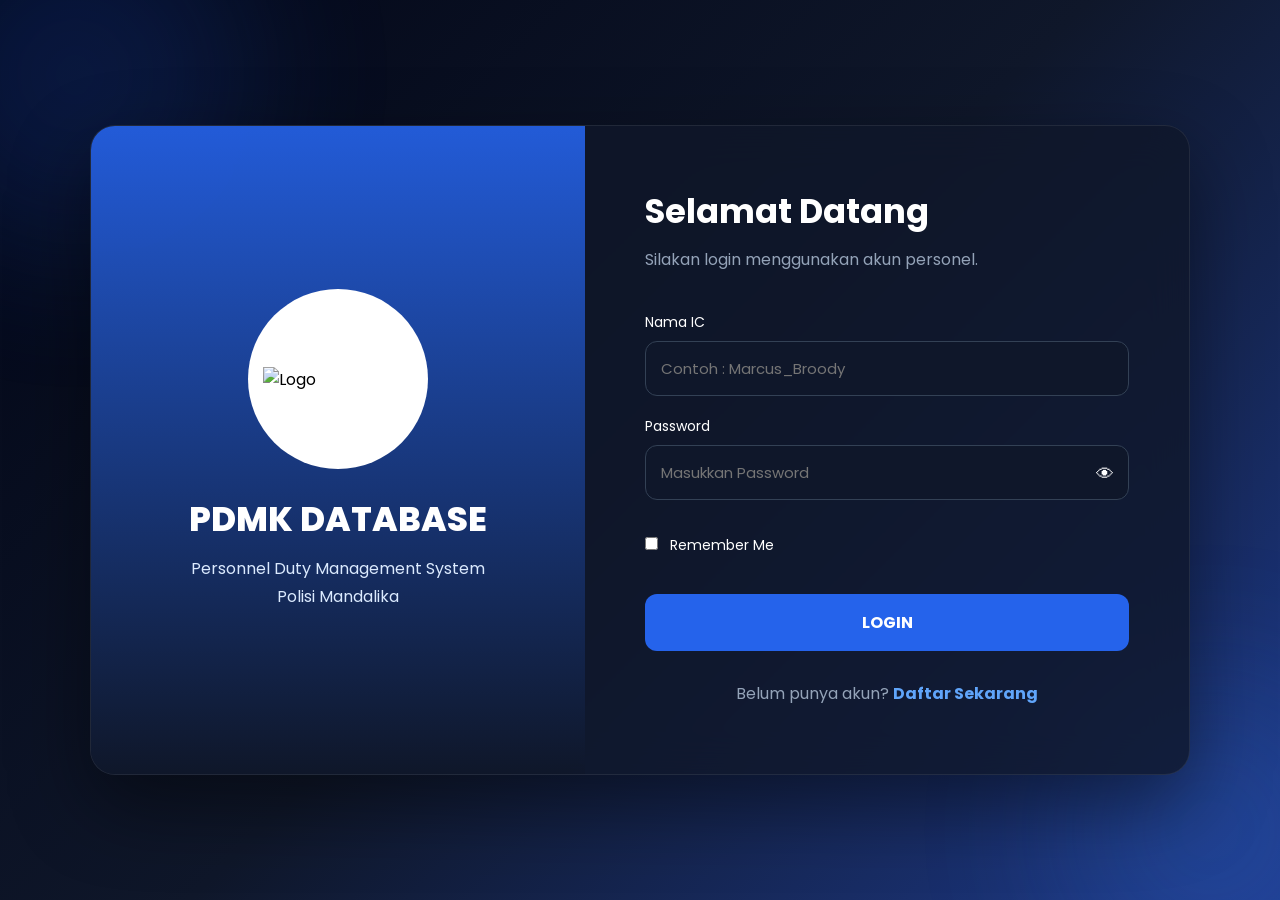
==== index.html @ 33efda69 "Refactor index.html for improved structure and styling" ====
<!DOCTYPE html>
<html lang="id">

<head>

    <meta charset="UTF-8">

    <meta
        name="viewport"
        content="width=device-width, initial-scale=1.0">

    <title>PDMK DATABASE</title>

    <!-- Tailwind CSS -->

    <script src="https://cdn.jsdelivr.net/npm/@tailwindcss/browser@4"></script>

    <!-- Google Font -->

    <link
        href="https://fonts.googleapis.com/css2?family=Poppins:wght@300;400;500;600;700;800&display=swap"
        rel="stylesheet">

    <style>

        *{
            margin:0;
            padding:0;
            box-sizing:border-box;
            font-family:'Poppins',sans-serif;
        }

        body{

            min-height:100vh;

            background:
            linear-gradient(
            135deg,
            #020617,
            #0f172a,
            #1e3a8a);

            display:flex;

            justify-content:center;

            align-items:center;

            padding:30px;

            overflow:hidden;

        }

        .background{

            position:fixed;

            width:100%;

            height:100%;

            top:0;

            left:0;

            overflow:hidden;

            z-index:-1;

        }

        .circle{

            position:absolute;

            border-radius:50%;

            filter:blur(80px);

            opacity:.18;

        }

        .circle:nth-child(1){

            width:350px;

            height:350px;

            background:#2563eb;

            top:-100px;

            left:-100px;

        }

        .circle:nth-child(2){

            width:300px;

            height:300px;

            background:#3b82f6;

            bottom:-80px;

            right:-80px;

        }

        .login-card{

            width:100%;

            max-width:1100px;

            min-height:650px;

            background:rgba(15,23,42,.80);

            backdrop-filter:blur(20px);

            border:1px solid rgba(255,255,255,.08);

            border-radius:25px;

            display:flex;

            overflow:hidden;

            box-shadow:
            0 30px 80px rgba(0,0,0,.45);

        }

        .left{

            width:45%;

            background:
            linear-gradient(
            180deg,
            rgba(37,99,235,.9),
            rgba(15,23,42,.95));

            display:flex;

            flex-direction:column;

            justify-content:center;

            align-items:center;

            padding:50px;

        }

        .logo{

            width:180px;

            height:180px;

            border-radius:50%;

            background:white;

            padding:15px;

            margin-bottom:25px;

            display:flex;

            justify-content:center;

            align-items:center;

        }

        .logo img{

            width:100%;

        }

        .left h1{

            color:white;

            font-size:34px;

            font-weight:800;

            margin-bottom:10px;

        }

        .left p{

            color:#dbeafe;

            text-align:center;

            line-height:28px;

        }

        .right{

            width:55%;

            padding:60px;

            color:white;

        }

        .title{

            font-size:34px;

            font-weight:700;

            margin-bottom:10px;

        }

        .subtitle{

            color:#94a3b8;

            margin-bottom:40px;

        }

        label{

            display:block;

            margin-bottom:8px;

            margin-top:20px;

            font-size:14px;

        }

        input{

            width:100%;

            padding:15px;

            border-radius:12px;

            border:1px solid #334155;

            background:#0f172a;

            color:white;

            font-size:15px;

        }

        input:focus{

            outline:none;

            border-color:#3b82f6;

        }

        .btn{

            width:100%;

            margin-top:30px;

            padding:16px;

            border:none;

            border-radius:12px;

            background:#2563eb;

            color:white;

            font-size:16px;

            font-weight:700;

            cursor:pointer;

            transition:.3s;

        }

        .btn:hover{

            background:#1d4ed8;

        }

        @media(max-width:900px){

            .login-card{

                flex-direction:column;

            }

            .left,
            .right{

                width:100%;

            }

            .left{

                padding:40px;

            }

        }

    </style>

</head>

<body>

<div class="background">

<div class="circle"></div>

<div class="circle"></div>

</div>

<div class="login-card">

<div class="left">

<!-- logo Mandalika  -->

<div class="logo">

<img src="assets/logo.png" alt="Logo">

</div>

<h1>PDMK DATABASE</h1>

<p>

Personnel Duty Management System

<br>

Polisi Mandalika

</p>

</div>

<div class="right">

<h2 class="title">

Selamat Datang

</h2>

<p class="subtitle">

Silakan login menggunakan akun personel.

</p>
<!-- LOGIN FORM -->

<div id="login-section">

    <div class="mb-5">

        <label>
            Nama IC
        </label>

        <input
            type="text"
            id="login-name"
            placeholder="Contoh : Marcus_Broody">

    </div>

    <div class="mb-2">

        <label>
            Password
        </label>

        <div
            style="
            position:relative;">

            <input
                type="password"
                id="login-pass"
                placeholder="Masukkan Password">

            <button
                type="button"
                onclick="togglePassword('login-pass',this)"
                style="
                position:absolute;
                right:15px;
                top:50%;
                transform:translateY(-50%);
                background:none;
                border:none;
                color:white;
                cursor:pointer;
                font-size:18px;">

                👁

            </button>

        </div>

    </div>

    <div
        style="
        display:flex;
        justify-content:space-between;
        margin-top:15px;
        font-size:14px;">

        <label>

            <input
                type="checkbox"
                style="
                width:auto;
                margin-right:8px;">

            Remember Me

        </label>

    </div>

    <button
        class="btn"
        onclick="handleLogin()">

        LOGIN

    </button>

    <p
        style="
        text-align:center;
        margin-top:30px;
        color:#94a3b8;">

        Belum punya akun?

        <span

            onclick="switchForm('register')"

            style="
            color:#60a5fa;
            cursor:pointer;
            font-weight:bold;">

            Daftar Sekarang

        </span>

    </p>

</div>

<!-- REGISTER -->

<div
id="register-section"

style="display:none;">

    <div class="
          <div class="mb-5">

        <label>
            Nama IC
        </label>

        <input
            type="text"
            id="reg-name"
            placeholder="Contoh : Marcus_Broody">

    </div>

    <div class="mb-5">

        <label>
            Badge
        </label>

        <input
            type="text"
            id="reg-badge"
            placeholder="#06211">

    </div>

    <div class="mb-5">

        <label>
            Password
        </label>

        <div style="position:relative;">

            <input
                type="password"
                id="reg-pass"
                placeholder="Masukkan Password">

            <button
                type="button"
                onclick="togglePassword('reg-pass',this)"
                style="
                    position:absolute;
                    right:15px;
                    top:50%;
                    transform:translateY(-50%);
                    background:none;
                    border:none;
                    color:white;
                    cursor:pointer;
                    font-size:18px;">

                👁

            </button>

        </div>

    </div>

    <button
        class="btn"
        onclick="handleRegister()">

        DAFTAR SEKARANG

    </button>

    <p
        style="
            text-align:center;
            margin-top:30px;
            color:#94a3b8;">

        Sudah mempunyai akun?

        <span

            onclick="switchForm('login')"

            style="
                color:#60a5fa;
                cursor:pointer;
                font-weight:bold;">

            Login Disini

        </span>

    </p>

</div>

<!-- TOAST -->

<div

    id="toast"

    style="
        position:fixed;
        top:30px;
        right:30px;
        background:#2563eb;
        color:white;
        padding:15px 25px;
        border-radius:10px;
        display:none;
        z-index:999;
        box-shadow:0 15px 40px rgba(0,0,0,.4);">

    Berhasil

</div>

<!-- LOADING -->

<div

    id="loading"

    style="
        position:fixed;
        inset:0;
        background:rgba(0,0,0,.7);
        display:none;
        justify-content:center;
        align-items:center;
        z-index:9999;">

    <div

        style="
            width:60px;
            height:60px;
            border:6px solid rgba(255,255,255,.2);
            border-top:6px solid #3b82f6;
            border-radius:50%;
            animation:spin 1s linear infinite;">

    </div>

</div>

</div>

</div>

<script>
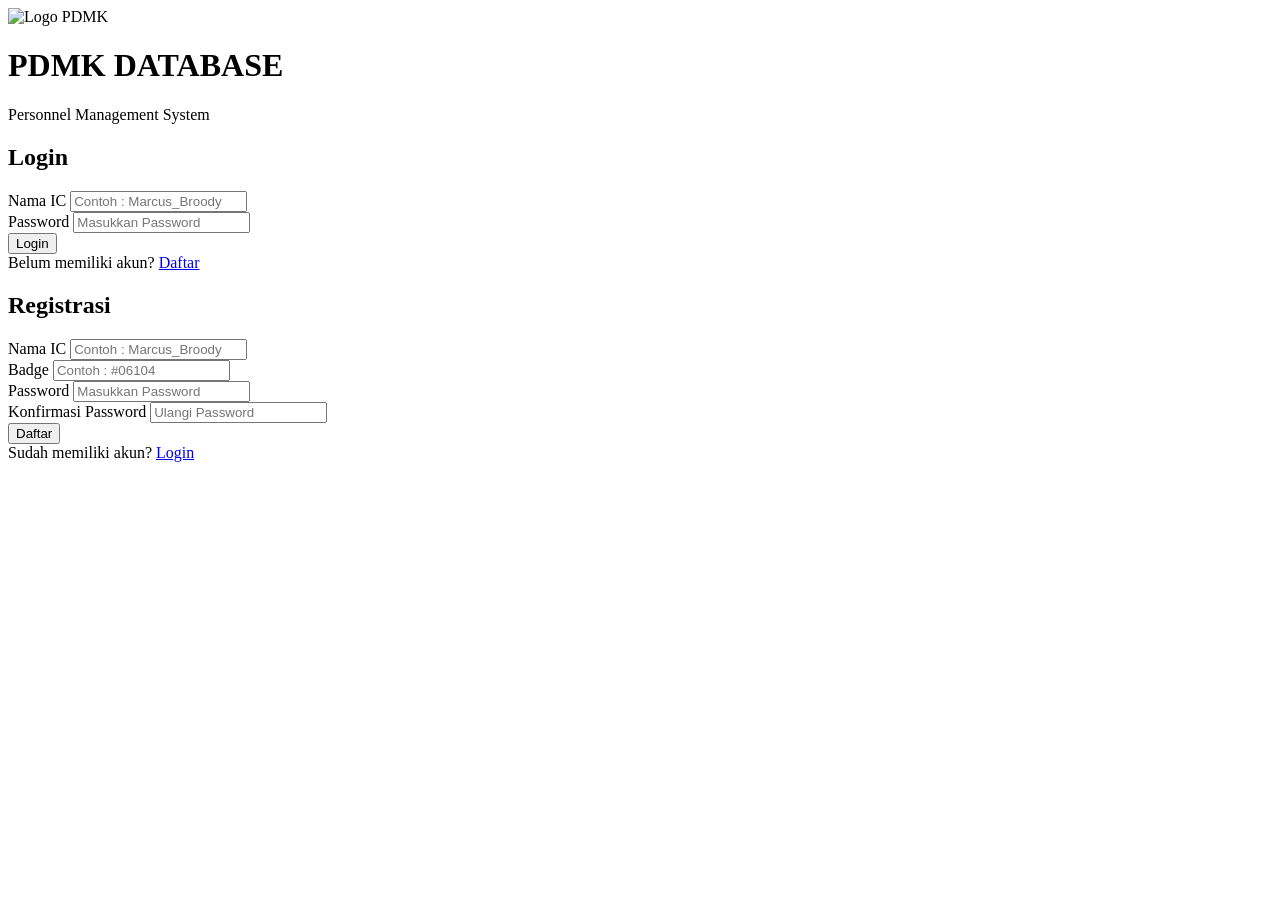
==== commit 5e9b4102: "Enhance index.html with meta tags and structure" ====
--- a/index.html
+++ b/index.html
@@ -7,644 +7,237 @@
 
     <meta
         name="viewport"
-        content="width=device-width, initial-scale=1.0">
+        content="width=device-width, initial-scale=1.0"
+    >
 
     <title>PDMK DATABASE</title>
 
-    <!-- Tailwind CSS -->
-
-    <script src="https://cdn.jsdelivr.net/npm/@tailwindcss/browser@4"></script>
-
-    <!-- Google Font -->
+    <meta
+        name="description"
+        content="PDMK Database - Personnel Management System"
+    >
+
+    <link
+        rel="preconnect"
+        href="https://fonts.googleapis.com"
+    >
+
+    <link
+        rel="preconnect"
+        href="https://fonts.gstatic.com"
+        crossorigin
+    >
 
     <link
         href="https://fonts.googleapis.com/css2?family=Poppins:wght@300;400;500;600;700;800&display=swap"
-        rel="stylesheet">
-
-    <style>
-
-        *{
-            margin:0;
-            padding:0;
-            box-sizing:border-box;
-            font-family:'Poppins',sans-serif;
-        }
-
-        body{
-
-            min-height:100vh;
-
-            background:
-            linear-gradient(
-            135deg,
-            #020617,
-            #0f172a,
-            #1e3a8a);
-
-            display:flex;
-
-            justify-content:center;
-
-            align-items:center;
-
-            padding:30px;
-
-            overflow:hidden;
-
-        }
-
-        .background{
-
-            position:fixed;
-
-            width:100%;
-
-            height:100%;
-
-            top:0;
-
-            left:0;
-
-            overflow:hidden;
-
-            z-index:-1;
-
-        }
-
-        .circle{
-
-            position:absolute;
-
-            border-radius:50%;
-
-            filter:blur(80px);
-
-            opacity:.18;
-
-        }
-
-        .circle:nth-child(1){
-
-            width:350px;
-
-            height:350px;
-
-            background:#2563eb;
-
-            top:-100px;
-
-            left:-100px;
-
-        }
-
-        .circle:nth-child(2){
-
-            width:300px;
-
-            height:300px;
-
-            background:#3b82f6;
-
-            bottom:-80px;
-
-            right:-80px;
-
-        }
-
-        .login-card{
-
-            width:100%;
-
-            max-width:1100px;
-
-            min-height:650px;
-
-            background:rgba(15,23,42,.80);
-
-            backdrop-filter:blur(20px);
-
-            border:1px solid rgba(255,255,255,.08);
-
-            border-radius:25px;
-
-            display:flex;
-
-            overflow:hidden;
-
-            box-shadow:
-            0 30px 80px rgba(0,0,0,.45);
-
-        }
-
-        .left{
-
-            width:45%;
-
-            background:
-            linear-gradient(
-            180deg,
-            rgba(37,99,235,.9),
-            rgba(15,23,42,.95));
-
-            display:flex;
-
-            flex-direction:column;
-
-            justify-content:center;
-
-            align-items:center;
-
-            padding:50px;
-
-        }
-
-        .logo{
-
-            width:180px;
-
-            height:180px;
-
-            border-radius:50%;
-
-            background:white;
-
-            padding:15px;
-
-            margin-bottom:25px;
-
-            display:flex;
-
-            justify-content:center;
-
-            align-items:center;
-
-        }
-
-        .logo img{
-
-            width:100%;
-
-        }
-
-        .left h1{
-
-            color:white;
-
-            font-size:34px;
-
-            font-weight:800;
-
-            margin-bottom:10px;
-
-        }
-
-        .left p{
-
-            color:#dbeafe;
-
-            text-align:center;
-
-            line-height:28px;
-
-        }
-
-        .right{
-
-            width:55%;
-
-            padding:60px;
-
-            color:white;
-
-        }
-
-        .title{
-
-            font-size:34px;
-
-            font-weight:700;
-
-            margin-bottom:10px;
-
-        }
-
-        .subtitle{
-
-            color:#94a3b8;
-
-            margin-bottom:40px;
-
-        }
-
-        label{
-
-            display:block;
-
-            margin-bottom:8px;
-
-            margin-top:20px;
-
-            font-size:14px;
-
-        }
-
-        input{
-
-            width:100%;
-
-            padding:15px;
-
-            border-radius:12px;
-
-            border:1px solid #334155;
-
-            background:#0f172a;
-
-            color:white;
-
-            font-size:15px;
-
-        }
-
-        input:focus{
-
-            outline:none;
-
-            border-color:#3b82f6;
-
-        }
-
-        .btn{
-
-            width:100%;
-
-            margin-top:30px;
-
-            padding:16px;
-
-            border:none;
-
-            border-radius:12px;
-
-            background:#2563eb;
-
-            color:white;
-
-            font-size:16px;
-
-            font-weight:700;
-
-            cursor:pointer;
-
-            transition:.3s;
-
-        }
-
-        .btn:hover{
-
-            background:#1d4ed8;
-
-        }
-
-        @media(max-width:900px){
-
-            .login-card{
-
-                flex-direction:column;
-
-            }
-
-            .left,
-            .right{
-
-                width:100%;
-
-            }
-
-            .left{
-
-                padding:40px;
-
-            }
-
-        }
-
-    </style>
+        rel="stylesheet"
+    >
+
+    <link
+        rel="stylesheet"
+        href="css/login.css"
+    >
 
 </head>
 
 <body>
 
-<div class="background">
-
-<div class="circle"></div>
-
-<div class="circle"></div>
-
-</div>
-
-<div class="login-card">
-
-<div class="left">
-
-<!-- logo Mandalika  -->
-
-<div class="logo">
-
-<img src="assets/logo.png" alt="Logo">
-
-</div>
-
-<h1>PDMK DATABASE</h1>
-
-<p>
-
-Personnel Duty Management System
-
-<br>
-
-Polisi Mandalika
-
-</p>
-
-</div>
-
-<div class="right">
-
-<h2 class="title">
-
-Selamat Datang
-
-</h2>
-
-<p class="subtitle">
-
-Silakan login menggunakan akun personel.
-
-</p>
-<!-- LOGIN FORM -->
-
-<div id="login-section">
-
-    <div class="mb-5">
-
-        <label>
-            Nama IC
-        </label>
-
-        <input
-            type="text"
-            id="login-name"
-            placeholder="Contoh : Marcus_Broody">
+    <!-- Background -->
+
+    <div class="background-glow"></div>
+
+    <!-- Container -->
+
+    <div class="container">
+
+        <!-- Login Card -->
+
+        <div class="login-card">
+
+            <!-- Logo -->
+
+            <div class="logo">
+
+                <img
+                    src="assets/logo.png"
+                    alt="Logo PDMK"
+                >
+
+            </div>
+
+            <!-- Header -->
+
+            <div class="header">
+
+                <h1>PDMK DATABASE</h1>
+
+                <p>
+                    Personnel Management System
+                </p>
+
+            </div>
+
+            <!-- Login Form -->
+
+            <div
+                class="form-container"
+                id="login-form"
+            >
+
+                <h2>Login</h2>
+
+                <div class="input-group">
+
+                    <label for="login-name">
+                        Nama IC
+                    </label>
+
+                    <input
+                        type="text"
+                        id="login-name"
+                        placeholder="Contoh : Marcus_Broody"
+                    >
+
+                </div>
+
+                <div class="input-group">
+
+                    <label for="login-password">
+                        Password
+                    </label>
+
+                    <input
+                        type="password"
+                        id="login-password"
+                        placeholder="Masukkan Password"
+                    >
+
+                </div>
+
+                <button
+                    id="login-button"
+                    class="btn-primary"
+                >
+                    Login
+                </button>
+
+                <div class="form-footer">
+
+                    <span>
+                        Belum memiliki akun?
+                    </span>
+
+                    <a
+                        href="#"
+                        id="show-register"
+                    >
+                        Daftar
+                    </a>
+
+                </div>
+
+            </div>
+                        <!-- Register Form -->
+
+            <div
+                class="form-container hidden"
+                id="register-form"
+            >
+
+                <h2>Registrasi</h2>
+
+                <div class="input-group">
+
+                    <label for="register-name">
+                        Nama IC
+                    </label>
+
+                    <input
+                        type="text"
+                        id="register-name"
+                        placeholder="Contoh : Marcus_Broody"
+                    >
+
+                </div>
+
+                <div class="input-group">
+
+                    <label for="register-badge">
+                        Badge
+                    </label>
+
+                    <input
+                        type="text"
+                        id="register-badge"
+                        placeholder="Contoh : #06104"
+                    >
+
+                </div>
+
+                <div class="input-group">
+
+                    <label for="register-password">
+                        Password
+                    </label>
+
+                    <input
+                        type="password"
+                        id="register-password"
+                        placeholder="Masukkan Password"
+                    >
+
+                </div>
+
+                <div class="input-group">
+
+                    <label for="register-confirm-password">
+                        Konfirmasi Password
+                    </label>
+
+                    <input
+                        type="password"
+                        id="register-confirm-password"
+                        placeholder="Ulangi Password"
+                    >
+
+                </div>
+
+                <button
+                    id="register-button"
+                    class="btn-primary"
+                >
+                    Daftar
+                </button>
+
+                <div class="form-footer">
+
+                    <span>
+                        Sudah memiliki akun?
+                    </span>
+
+                    <a
+                        href="#"
+                        id="show-login"
+                    >
+                        Login
+                    </a>
+
+                </div>
+
+            </div>
+
+        </div>
 
     </div>
 
-    <div class="mb-2">
-
-        <label>
-            Password
-        </label>
-
-        <div
-            style="
-            position:relative;">
-
-            <input
-                type="password"
-                id="login-pass"
-                placeholder="Masukkan Password">
-
-            <button
-                type="button"
-                onclick="togglePassword('login-pass',this)"
-                style="
-                position:absolute;
-                right:15px;
-                top:50%;
-                transform:translateY(-50%);
-                background:none;
-                border:none;
-                color:white;
-                cursor:pointer;
-                font-size:18px;">
-
-                👁
-
-            </button>
-
-        </div>
-
-    </div>
-
-    <div
-        style="
-        display:flex;
-        justify-content:space-between;
-        margin-top:15px;
-        font-size:14px;">
-
-        <label>
-
-            <input
-                type="checkbox"
-                style="
-                width:auto;
-                margin-right:8px;">
-
-            Remember Me
-
-        </label>
-
-    </div>
-
-    <button
-        class="btn"
-        onclick="handleLogin()">
-
-        LOGIN
-
-    </button>
-
-    <p
-        style="
-        text-align:center;
-        margin-top:30px;
-        color:#94a3b8;">
-
-        Belum punya akun?
-
-        <span
-
-            onclick="switchForm('register')"
-
-            style="
-            color:#60a5fa;
-            cursor:pointer;
-            font-weight:bold;">
-
-            Daftar Sekarang
-
-        </span>
-
-    </p>
-
-</div>
-
-<!-- REGISTER -->
-
-<div
-id="register-section"
-
-style="display:none;">
-
-    <div class="
-          <div class="mb-5">
-
-        <label>
-            Nama IC
-        </label>
-
-        <input
-            type="text"
-            id="reg-name"
-            placeholder="Contoh : Marcus_Broody">
-
-    </div>
-
-    <div class="mb-5">
-
-        <label>
-            Badge
-        </label>
-
-        <input
-            type="text"
-            id="reg-badge"
-            placeholder="#06211">
-
-    </div>
-
-    <div class="mb-5">
-
-        <label>
-            Password
-        </label>
-
-        <div style="position:relative;">
-
-            <input
-                type="password"
-                id="reg-pass"
-                placeholder="Masukkan Password">
-
-            <button
-                type="button"
-                onclick="togglePassword('reg-pass',this)"
-                style="
-                    position:absolute;
-                    right:15px;
-                    top:50%;
-                    transform:translateY(-50%);
-                    background:none;
-                    border:none;
-                    color:white;
-                    cursor:pointer;
-                    font-size:18px;">
-
-                👁
-
-            </button>
-
-        </div>
-
-    </div>
-
-    <button
-        class="btn"
-        onclick="handleRegister()">
-
-        DAFTAR SEKARANG
-
-    </button>
-
-    <p
-        style="
-            text-align:center;
-            margin-top:30px;
-            color:#94a3b8;">
-
-        Sudah mempunyai akun?
-
-        <span
-
-            onclick="switchForm('login')"
-
-            style="
-                color:#60a5fa;
-                cursor:pointer;
-                font-weight:bold;">
-
-            Login Disini
-
-        </span>
-
-    </p>
-
-</div>
-
-<!-- TOAST -->
-
-<div
-
-    id="toast"
-
-    style="
-        position:fixed;
-        top:30px;
-        right:30px;
-        background:#2563eb;
-        color:white;
-        padding:15px 25px;
-        border-radius:10px;
-        display:none;
-        z-index:999;
-        box-shadow:0 15px 40px rgba(0,0,0,.4);">
-
-    Berhasil
-
-</div>
-
-<!-- LOADING -->
-
-<div
-
-    id="loading"
-
-    style="
-        position:fixed;
-        inset:0;
-        background:rgba(0,0,0,.7);
-        display:none;
-        justify-content:center;
-        align-items:center;
-        z-index:9999;">
-
-    <div
-
-        style="
-            width:60px;
-            height:60px;
-            border:6px solid rgba(255,255,255,.2);
-            border-top:6px solid #3b82f6;
-            border-radius:50%;
-            animation:spin 1s linear infinite;">
-
-    </div>
-
-</div>
-
-</div>
-
-</div>
-
-<script>
+    <!-- Javascript -->
+
+    <script src="js/config.js"></script>
+
+    <script src="js/auth.js"></script>
+
+    <script src="js/app.js"></script>
+
+</body>
+
+    </html>
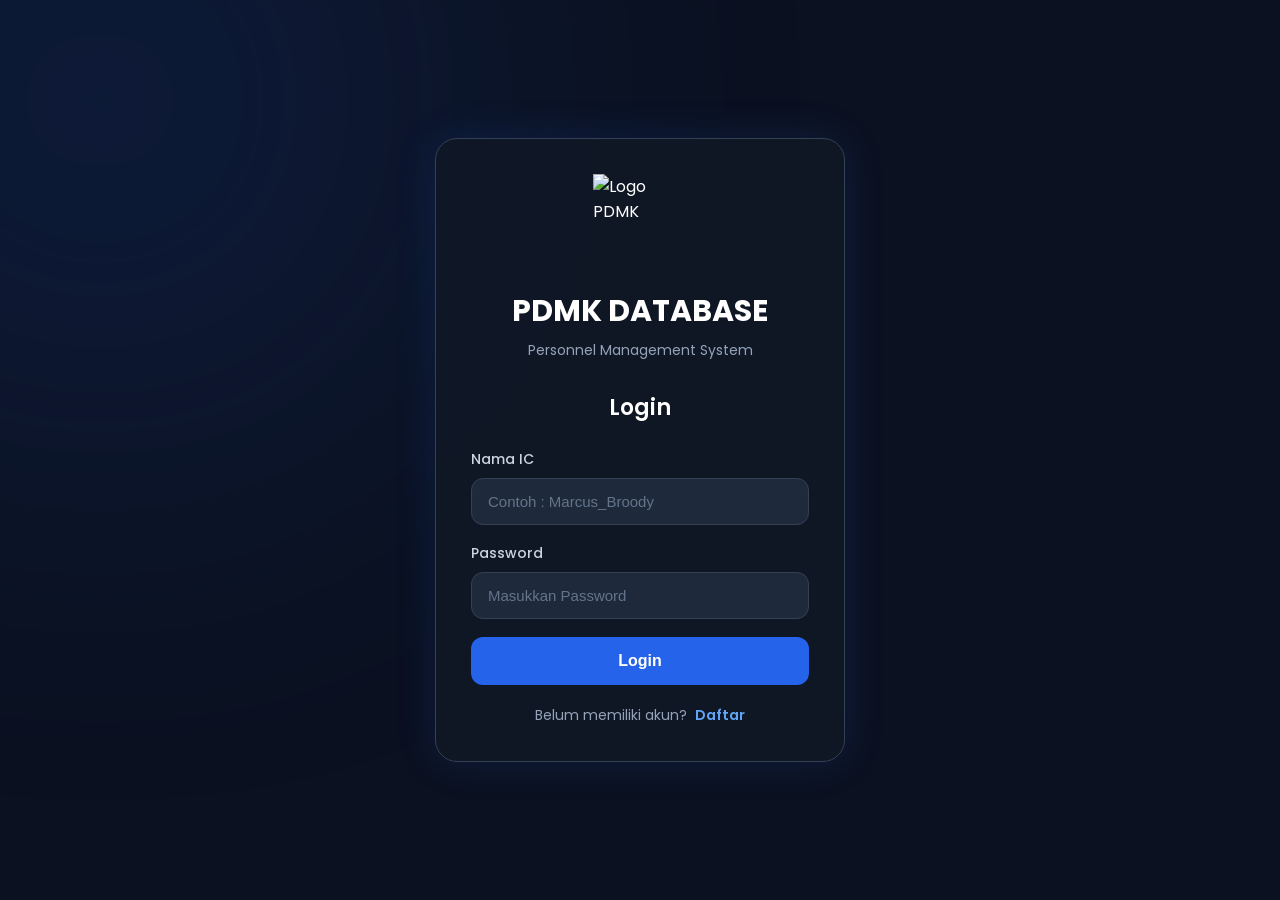
==== commit c486bc57: "Include Lucide icon library in index.html Added script tag for Lucide icon library." ====
--- a/index.html
+++ b/index.html
@@ -2,6 +2,9 @@
 <html lang="id">
 
 <head>
+    <!-- ICON -->
+
+<script src="https://unpkg.com/lucide@latest"></script>
 
     <meta charset="UTF-8">
 
--- a/css/login.css
+++ b/css/login.css
@@ -0,0 +1,268 @@
+/* Import Font */
+
+@import url('https://fonts.googleapis.com/css2?family=Poppins:wght@300;400;500;600;700;800&display=swap');
+
+/* Reset */
+
+* {
+    margin: 0;
+    padding: 0;
+    box-sizing: border-box;
+}
+
+/* Body */
+
+body {
+    font-family: 'Poppins', sans-serif;
+
+    background: #0B1120;
+
+    color: #FFFFFF;
+
+    min-height: 100vh;
+
+    display: flex;
+
+    justify-content: center;
+
+    align-items: center;
+
+    overflow: hidden;
+}
+
+/* Background */
+
+.background-glow {
+    position: fixed;
+
+    top: -250px;
+    left: -250px;
+
+    width: 700px;
+    height: 700px;
+
+    background: #2563EB;
+
+    opacity: 0.15;
+
+    filter: blur(180px);
+
+    border-radius: 50%;
+
+    z-index: -1;
+}
+
+/* Container */
+
+.container {
+    width: 100%;
+
+    max-width: 450px;
+
+    padding: 20px;
+}
+
+/* Login Card */
+
+.login-card {
+    background: rgba(17, 24, 39, 0.92);
+
+    border: 1px solid #334155;
+
+    border-radius: 22px;
+
+    padding: 35px;
+
+    backdrop-filter: blur(20px);
+
+    box-shadow: 0 0 40px rgba(37, 99, 235, 0.15);
+}
+/* Logo */
+
+.logo {
+    display: flex;
+
+    justify-content: center;
+
+    margin-bottom: 20px;
+}
+
+.logo img {
+    width: 95px;
+
+    height: 95px;
+
+    object-fit: contain;
+}
+
+/* Header */
+
+.header {
+    text-align: center;
+
+    margin-bottom: 30px;
+}
+
+.header h1 {
+    font-size: 30px;
+
+    font-weight: 700;
+
+    color: #FFFFFF;
+}
+
+.header p {
+    margin-top: 6px;
+
+    color: #94A3B8;
+
+    font-size: 14px;
+  }
+/* Form */
+
+.form-container {
+    width: 100%;
+}
+
+.form-container h2 {
+    font-size: 22px;
+
+    font-weight: 600;
+
+    text-align: center;
+
+    margin-bottom: 25px;
+}
+
+/* Input Group */
+
+.input-group {
+    display: flex;
+
+    flex-direction: column;
+
+    margin-bottom: 18px;
+}
+
+.input-group label {
+    margin-bottom: 8px;
+
+    font-size: 14px;
+
+    color: #CBD5E1;
+
+    font-weight: 500;
+}
+
+.input-group input {
+    width: 100%;
+
+    padding: 14px 16px;
+
+    border: 1px solid #334155;
+
+    border-radius: 12px;
+
+    background: #1E293B;
+
+    color: #FFFFFF;
+
+    font-size: 15px;
+
+    outline: none;
+
+    transition: 0.3s;
+}
+
+.input-group input:focus {
+    border-color: #2563EB;
+
+    box-shadow: 0 0 15px rgba(37, 99, 235, 0.35);
+}
+
+.input-group input::placeholder {
+    color: #64748B;
+      }
+/* Button */
+
+.btn-primary {
+    width: 100%;
+
+    padding: 15px;
+
+    border: none;
+
+    border-radius: 12px;
+
+    background: #2563EB;
+
+    color: #FFFFFF;
+
+    font-size: 16px;
+
+    font-weight: 600;
+
+    cursor: pointer;
+
+    transition: 0.3s;
+}
+
+.btn-primary:hover {
+    background: #3B82F6;
+
+    transform: translateY(-2px);
+
+    box-shadow: 0 0 20px rgba(37, 99, 235, 0.4);
+}
+/* Footer Form */
+
+.form-footer {
+    text-align: center;
+
+    margin-top: 20px;
+
+    font-size: 14px;
+}
+
+.form-footer span {
+    color: #94A3B8;
+}
+
+.form-footer a {
+    color: #60A5FA;
+
+    text-decoration: none;
+
+    font-weight: 600;
+
+    margin-left: 4px;
+}
+
+.form-footer a:hover {
+    color: #93C5FD;
+}
+
+/* Hidden */
+
+.hidden {
+    display: none;
+}
+
+/* Responsive */
+
+@media (max-width: 480px) {
+
+    .login-card {
+        padding: 25px;
+    }
+
+    .header h1 {
+        font-size: 24px;
+    }
+
+    .logo img {
+        width: 80px;
+        height: 80px;
+    }
+
+  }
